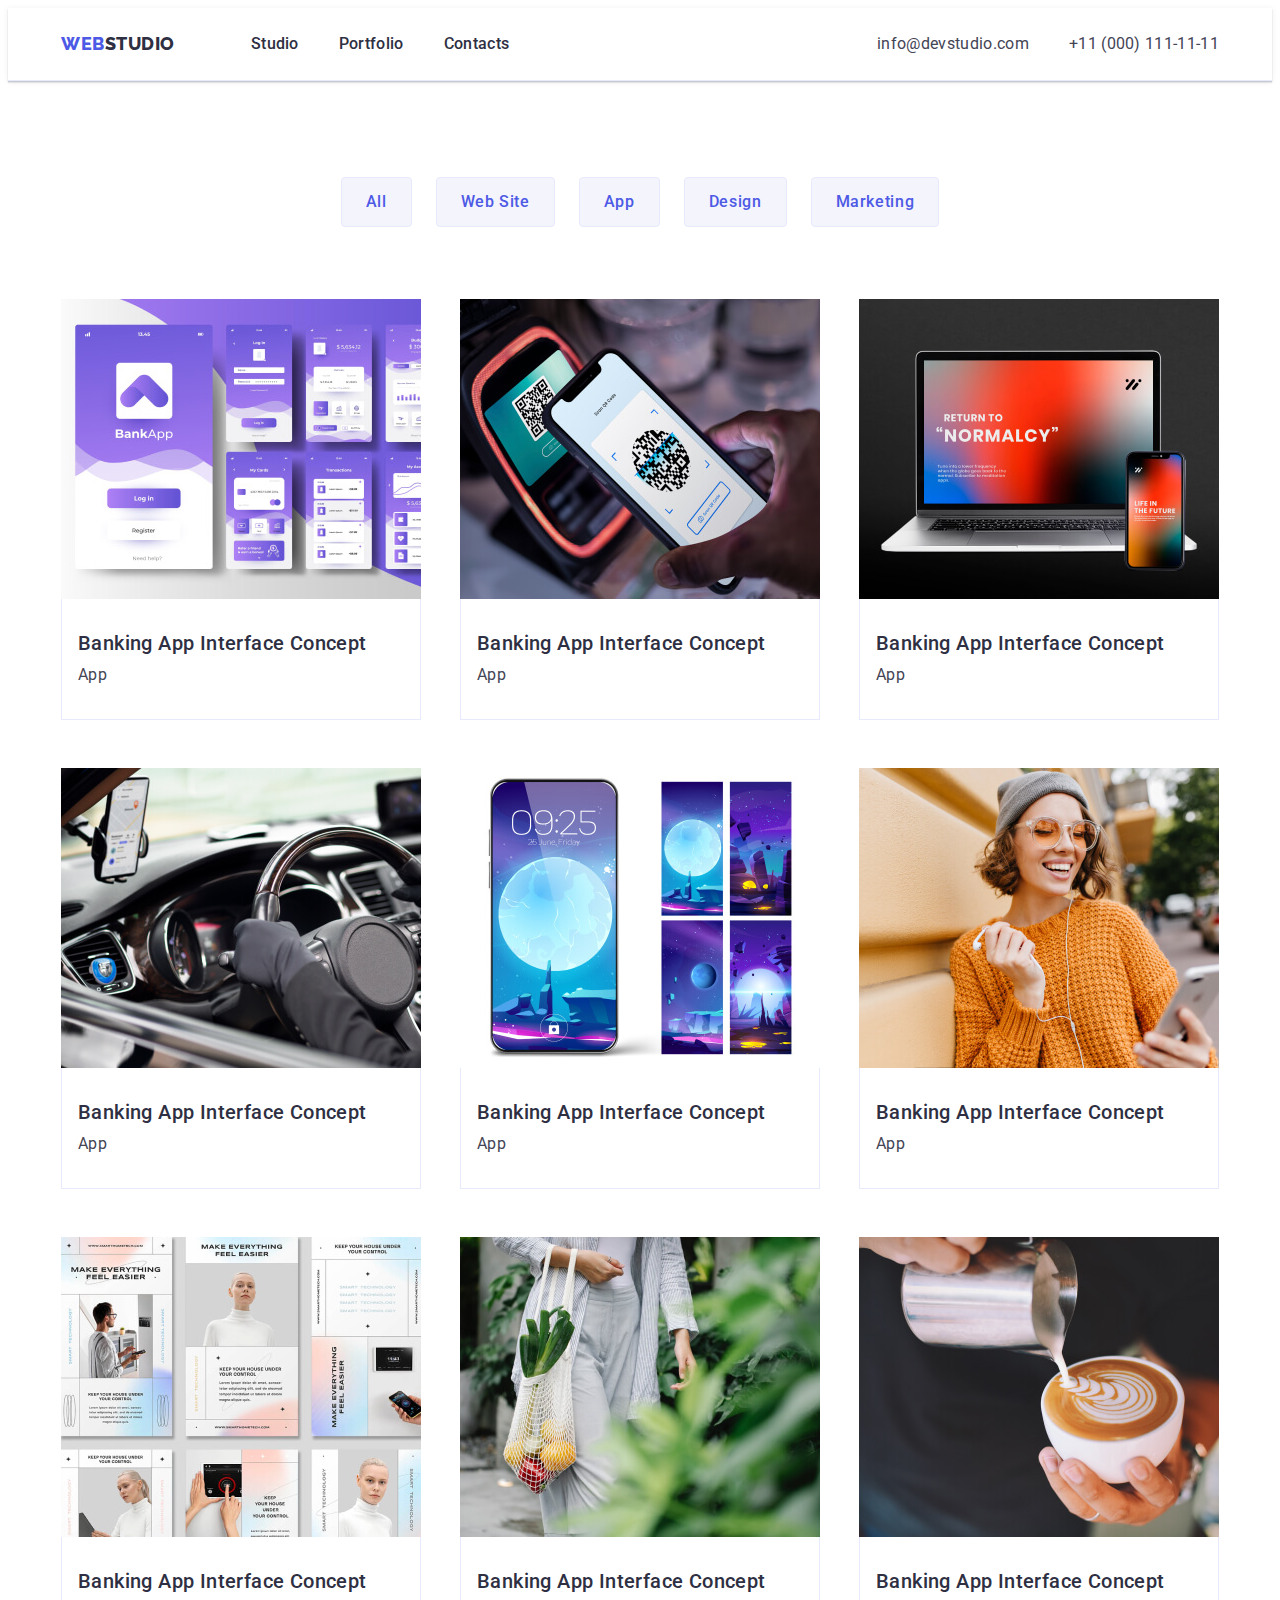
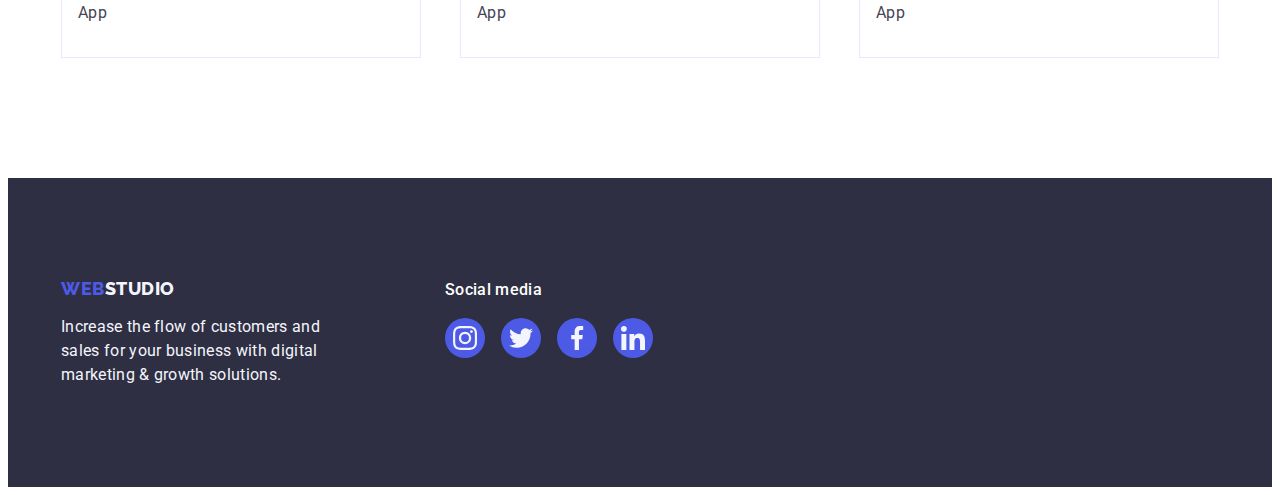
==== portfolio.html @ 7266f505 "Initial commit" ====
<!DOCTYPE html>
<html lang="en">

<head>
    <meta charset="UTF-8">
    <meta http-equiv="X-UA-Compatible" content="IE=edge">
    <meta name="viewport" content="width=device-width, initial-scale=1.0">
    <title>Portfolio</title>

    <link rel="preconnect" href="https://fonts.googleapis.com">
    <link rel="preconnect" href="https://fonts.gstatic.com" crossorigin>
    <link
        href="https://fonts.googleapis.com/css2?family=Raleway:wght@800&amp;family=Roboto:wght@400;500;700;900&amp;display=swap"
        rel="stylesheet">

    <link rel="stylesheet" href="https://cdnjs.cloudflare.com/ajax/libs/modern-normalize/2.0.0/modern-normalize.min.css"
        integrity="sha512-4xo8blKMVCiXpTaLzQSLSw3KFOVPWhm/TRtuPVc4WG6kUgjH6J03IBuG7JZPkcWMxJ5huwaBpOpnwYElP/m6wg=="
        crossorigin="anonymous" referrerpolicy="no-referrer" />

    <link rel="stylesheet" href="./css/style.css">
</head>

<body>
    <!------------------header-------------------------------->
    <header class="header">
        <div class="container header-cont">
            <nav class="header-nav">
                <a href="./index.html" class="header-logo link">Web<span class="logo-span">Studio</span></a>

                <ul class="header-list list">
                    <li class="header-item">
                        <a href="./index.html" class="header-link link">Studio</a>
                    </li>

                    <li class="header-item">
                        <a href="./portfolio.html" class="header-link link">Portfolio</a>
                    </li>

                    <li class="header-item">
                        <a href="" class="header-link link">Contacts</a>
                    </li>
                </ul>

            </nav>

            <address class="header-address">
                <ul class="header-list-address list">
                    <li>
                        <a href="mailto:info@devstudio.com" class="header-address-item link">info@devstudio.com</a>
                    </li>
                    <li>
                        <a href="tel:+110001111111" class="header-address-item link">+11 (000) 111-11-11</a>
                    </li>
                </ul>
            </address>
        </div>
    </header>

    <main>
        <!-------------filter our works----------------------->

        <section class="filter">

            <div class="container">
                <h1 class="visually-hidden">Our works</h1>

                <ul class="filter-list list">
                    <li class="filter-item">
                        <button type="button" class="filter-btn">All</button>
                    </li>
                    <li class="filter-item">
                        <button type="button" class="filter-btn">Web Site</button>
                    </li>
                    <li class="filter-item">
                        <button type="button" class="filter-btn">App</button>
                    </li>
                    <li class="filter-item">
                        <button type="button" class="filter-btn">Design</button>
                    </li>
                    <li class="filter-item">
                        <button type="button" class="filter-btn">Marketing</button>
                    </li>
                </ul>

                <!-- examples of our work -->

                <ul class="examples-list list">

                    <li class="examples-item">
                        <a href="" class="examples-link link">
                            <img class="examples-img" src="./images/our_work/bankingInterface.jpg"
                                alt="banking interface image" width="360" height="300">
                            <div class="examples-info">
                                <h2 class="examples-title">Banking App Interface Concept</h2>
                                <p class="examples-text">App</p>
                            </div>
                        </a>

                    </li>

                    <li class="examples-item">
                        <a href="" class="examples-link link">
                            <img class="examples-img" src="./images/our_work/cashlessPayment.jpg"
                                alt="picture of cashless payment by phone" width="360" height="300">
                            <div class="examples-info">
                                <h2 class="examples-title">Banking App Interface Concept</h2>
                                <p class="examples-text">App</p>
                            </div>
                        </a>
                    </li>

                    <li class="examples-item">
                        <a href="" class="examples-link link">
                            <img class="examples-img" src="./images/our_work/meditationApp.jpg"
                                alt="image on phone and laptop screens for meditation" width="360" height="300">
                            <div class="examples-info">
                                <h2 class="examples-title">Banking App Interface Concept</h2>
                                <p class="examples-text">App</p>
                            </div>
                        </a>
                    </li>

                    <li class="examples-item">
                        <a href="" class="examples-link link">
                            <img class="examples-img" src="./images/our_work/taxiService.jpg"
                                alt="the driver uses the application on the phone" width="360" height="300">
                            <div class="examples-info">
                                <h2 class="examples-title">Banking App Interface Concept</h2>
                                <p class="examples-text">App</p>
                            </div>
                        </a>
                    </li>

                    <li class="examples-item">
                        <a href="" class="examples-link link">
                            <img class="examples-img" src="./images/our_work/screenIllustrations.jpg"
                                alt="phone illustration design" width="360" height="300">
                            <div class="examples-info">
                                <h2 class="examples-title">Banking App Interface Concept</h2>
                                <p class="examples-text">App</p>
                            </div>
                        </a>
                    </li>

                    <li class="examples-item">
                        <a href="" class="examples-link link">
                            <img class="examples-img" src="./images/our_work/onlineCourses.jpg"
                                alt="girl use online courses in phone" width="360" height="300">
                            <div class="examples-info">
                                <h2 class="examples-title">Banking App Interface Concept</h2>
                                <p class="examples-text">App</p>
                            </div>
                        </a>
                    </li>

                    <li class="examples-item">
                        <a href="" class="examples-link link">
                            <img class="examples-img" src="./images/our_work/instagramStoriesConcept.jpg"
                                alt="Instagram Stories design" width="360" height="300">
                            <div class="examples-info">
                                <h2 class="examples-title">Banking App Interface Concept</h2>
                                <p class="examples-text">App</p>
                            </div>
                        </a>
                    </li>

                    <li class="examples-item">
                        <a href="" class="examples-link link">
                            <img class="examples-img" src="./images/our_work/organicFood.jpg"
                                alt="vegetables in a basket" width="360" height="300">
                            <div class="examples-info">
                                <h2 class="examples-title">Banking App Interface Concept</h2>
                                <p class="examples-text">App</p>
                            </div>
                        </a>
                    </li>

                    <li class="examples-item">
                        <a href="" class="examples-link link">
                            <img class="examples-img" src="./images/our_work/freshCoffee.jpg" alt="a cup of coffee"
                                width="360" height="300">
                            <div class="examples-info">
                                <h2 class="examples-title">Banking App Interface Concept</h2>
                                <p class="examples-text">App</p>
                            </div>
                        </a>
                    </li>

                </ul>
            </div>
        </section>
    </main>

    <!-- footer-->
    <footer class="footer">
        <div class="container footer-cont">
            <div class="footer-logo-p">
                <a href="./index.html" class="footer-logo link">Web<span class="footer-logo-span">Studio</span></a>
                <p class="footer-text">
                    Increase the flow of customers and sales for your business with digital marketing & growth solutions.
                </p>
            </div>
    
            <div class="footer-social">
    
                <p class="footer-social-title">
                    Social media
                </p>
    
                <ul class="footer-soc-list list">
                    <li class="footer-soc-item">
                        <a href="" class="footer-soc-link link" target="_blank" rel="noopener noreferrer">
    
                            <svg class="footer-soc-icon" width="24" height="24">
                                <use href="./images/icons.svg#icon-instagram-2"></use>
                            </svg>
    
                        </a>
                    </li>
                    <li class="footer-soc-item">
                        <a href="" class="footer-soc-link link" target="_blank" rel="noopener noreferrer">
    
                            <svg class="footer-soc-icon" width="24" height="24">
                                <use href="./images/icons.svg#icon-twitter-1"></use>
                            </svg>
    
                        </a>
                    </li>
                    <li class="footer-soc-item">
                        <a href="" class="footer-soc-link link" target="_blank" rel="noopener noreferrer">
    
                            <svg class="footer-soc-icon" width="24" height="24">
                                <use href="./images/icons.svg#icon-facebook-1"></use>
                            </svg>
    
                        </a>
                    </li>
                    <li class="footer-soc-item">
                        <a href="" class="footer-soc-link link" target="_blank" rel="noopener noreferrer">
    
                            <svg class="footer-soc-icon" width="24" height="24">
                                <use href="./images/icons.svg#icon-linkedin-1"></use>
                            </svg>
    
                        </a>
                    </li>
                </ul>
            </div>
        </div>
    </footer>

</body>
---- css/style.css ----
:root {
    --main-color: #2E2F42;
    --secondary-color: #4D5AE5;
    --address-color: #434455;
    --hero-color: #FFFFFF;
    --footer-color: #F4F4FD;
    --icons-color: #8e8f99;
    --ocean-color: #404bbf;

}

body {
    font-family: 'Roboto', sans-serif;
    font-weight: 400;
    color: #434455;
    background-color: var(--hero-color);
}

/* reset */
p,
h1,
h2,
h3,
h4,
h5,
h6 {
    margin: 0;
    padding: 0;
}

ul,
ol {
    margin: 0;
    padding: 0;
}

img {
    display: block;
}

/* no list marker */
.list {
    list-style: none;
}

/* no underline */
.link {
    text-decoration: none;
}

/* container */

.container {
    width: 1158px;
    padding: 0 15px;
    margin: 0 auto;
    /* outline: 2px solid red; */
}

.visually-hidden {
    position: absolute;
    width: 1px;
    height: 1px;
    margin: -1px;
    border: 0;
    overflow: hidden;
    white-space: nowrap;
    padding: 0;
    clip-path: inset(100%);
    clip: rect(0 0 0 0);
    overflow: hidden;
}

/* -----------------------header--------------------*/

.header-logo {
    font-family: 'Raleway', sans-serif;
    font-weight: 800;
    font-size: 18px;
    line-height: 1.17;
    letter-spacing: 0.03em;
    color: var(--secondary-color);
    text-transform: uppercase;
}

.header {
    border-bottom: 1px solid #e7e9fc;
    box-shadow: 0px 2px 1px rgba(46, 47, 66, 0.08), 0px 1px 1px rgba(46, 47, 66, 0.16), 0px 1px 6px rgba(46, 47, 66, 0.08);
}

.header .container {
    display: flex;
    align-items: center;
}

.header-nav {
    display: flex;
    align-items: center;
}

.header-logo {
    margin-right: 76px;
    align-items: center;
}

.header-list {
    display: flex;
    align-items: center;
    gap: 40px;
}

.header-link {
    padding: 24px 0;
    display: block;
}

.header-address {
    margin-left: auto;
}

.header-list-address {
    display: flex;
    align-items: center;
    gap: 40px;
}

.logo-span {
    color: var(--main-color);
}

.header-logo:hover,
.header-logo:focus {
    color: var(--ocean-color);
}

.header-link {
    font-style: normal;
    font-weight: 500;
    font-size: 16px;
    line-height: 1.5;
    letter-spacing: 0.02em;
    color: var(--main-color);
}

.header-link:hover,
.header-link:focus {
    color: var(--ocean-color);
}

.header-address {
    font-style: normal;
}

.header-address-item {
    font-size: 16px;
    line-height: 1.5;
    letter-spacing: 0.02em;
    color: var(--address-color);
}

.header-address-item:hover,
.header-address-item:focus {
    color: var(--ocean-color);
}

/*------------------------hero---------------------*/

.hero {
    background-image: linear-gradient(rgba(46, 47, 66, 0.7), rgba(46, 47, 66, 0.7)), 
                    url(../images/backgorund/backgorund.jpg);
    max-width: 1440px;
    margin: 0 auto;
    background-repeat: no-repeat;
    background-position: center;
    background-size: cover;

    padding: 188px 0;
}

.hero-title {
    max-width: 496px;
    text-align: center;
    font-size: 56px;
    line-height: 1.07;
    letter-spacing: 0.02em;
    color: var(--hero-color);
    margin: 0 auto;
    margin-bottom: 48px;

}

.hero-btn {
    min-width: 169px;
    height: 56px;

    display: block;
    margin: 0 auto;
    border: none;

    font-family: 'Roboto', sans-serif;
    font-weight: 500;
    font-size: 16px;
    line-height: 1.5;
    letter-spacing: 0.04em;
    color: var(--hero-color);
    background-color: var(--secondary-color);
    cursor: pointer;

    box-shadow: 0px 4px 4px rgba(0, 0, 0, 0.15);
    border-radius: 4px;
}

.hero-btn:hover,
.hero-btn:focus {
    background-color: var(--ocean-color);
}

/*----------------business solution-----------------*/

.about {
    padding: 120px 0;
}

.about-cont {
    display: flex;
}

.about-list {
    display: flex;
    justify-content: space-between;
    gap: 24px;
}

.about-item {
    width: calc((100% - 24px) / 4);
}

.about-icons-cont {
    display: flex;
    align-items: center;
    justify-content: center;
    height: 112px;
    background-color: var(--footer-color);
    margin-bottom: 8px;
    border-radius: 4px;
}

.about-icons {
    width: 64px;
    height: 64px;
    
}

.about-link {
}

.about-heading {
    font-weight: 500;
    font-size: 20px;
    line-height: 1.2;
    letter-spacing: 0.02em;
    color: var(--main-color);
    margin-bottom: 8px;
}

.about-desc {
    font-size: 16px;
    line-height: 1.5;
    letter-spacing: 0.02em;
    color: var(--address-color);
}

/*--------------------our work---------------------*/

.product-title {
    font-weight: 700;
    font-size: 36px;
    line-height: 1.11;
    text-align: center;
    letter-spacing: 0.02em;
    text-transform: capitalize;
    color: var(--main-color);
    margin-bottom: 72px;
}

.product {
    padding-bottom: 120px;
}

.product-list {
    display: flex;
    justify-content: space-between;
    gap: 24px;
}


/*--------------------our team---------------------*/

.team {
    background-color: var(--footer-color);
    padding: 120px 0;
}

.team-title {
    font-weight: 700;
    font-size: 36px;
    line-height: 1.11;
    text-align: center;
    letter-spacing: 0.02em;
    text-transform: capitalize;
    color: var(--main-color);
    margin-bottom: 72px;
}

.team-list {
    display: flex;
    justify-content: space-between;
    gap: 24px;
}

.team-item {
    background-color: #FFFFFF;
    box-shadow: 0px 1px 6px rgba(46, 47, 66, 0.08), 0px 1px 1px rgba(46, 47, 66, 0.16), 0px 2px 1px rgba(46, 47, 66, 0.08);
    border-radius: 0px 0px 4px 4px;
}

.team-name {
    font-weight: 500;
    font-size: 20px;
    line-height: 1.2;
    text-align: center;
    letter-spacing: 0.02em;
    color: var(--main-color);
    text-align: center;
    margin-bottom: 8px;
}

.persons-info {
    padding: 32px 16px;
}

.team-desk {
    font-size: 16px;
    line-height: 1.5;
    text-align: center;
    letter-spacing: 0.02em;
    color: var(--address-color);
    margin-bottom: 8px;
}

.team-soc-list {
    display: flex;
    justify-content: center;
    gap:24px;
}

.team-soc-item {
    width: 40px;
    height: 40px;

}

.team-soc-item {
    border-color: var(--ocean-color);
}

.team-soc-item:hover .team-soc-item {
    fill: var(--ocean-color);
}

.team-soc-item:focus {
    border-color: var(--ocean-color);
}

.team-soc-item:focus .team-soc-item {
    fill: var(--ocean-color);
}

.team-soc-link {
    width: 100%;
    height: 100%;
    background-color: var(--secondary-color);
    border-radius: 50%;
    display: block;
    display: flex;
    align-items: center;
    justify-content: center;
    
}

.team-soc-link:hover,
.team-soc-link:focus {
    background-color: var(--ocean-color);
}

.team-soc-icon {
    fill: var(--footer-color);
    width: 16px;
    height: 16px;
}

/*--------------------customers------------------- */

.customers {
    padding-top: 120px;
    padding-bottom: 120px;
}
.customers-cont {}

.customers-title {
    font-weight: 700;
    font-size: 36px;
    line-height: 1.11;
    letter-spacing: 0.02em;
    text-transform: capitalize;
    color: var(--main-color);
    text-align: center;
    margin-bottom: 72px;
}

.customers-list {
    display: flex;
    gap: 24px;
}

.customers-item {
    width: 168px;
    height: 88px;
}

.customers-link {
    width: 100%;
    height: 100%;
    border: 1px solid #8E8F99;
    border-radius: 4px;
    display: flex;
    align-items: center;
    justify-content: center;
    color: var(--icons-color);
}

.customers-link:hover,
.customers-link:focus {
    border-color: var(--ocean-color);
    color: var(--ocean-color) ;
}

.customers-icons {
    fill: currentColor;
}


/*---------------------footer-----------------------*/

.footer-cont {
    display: flex;
    align-items: baseline;
}

.footer {
    background-color: var(--main-color);
    padding: 100px 0 100px;
}

.footer-logo {
    font-family: 'Raleway', sans-serif;
    font-style: normal;
    font-weight: 800;
    font-size: 18px;
    line-height: 1.17;
    display: flex;
    align-items: center;
    letter-spacing: 0.03em;
    text-transform: uppercase;
    color: #4d5ae5;
    display: inline-block;

    margin-bottom: 16px;
}

.footer-logo-p {
    margin-right: 120px;
}

.footer-logo-span {
    color: var(--footer-color);
}

.footer-text {
    font-size: 16px;
    line-height: 1.5;
    letter-spacing: 0.02em;
    color: var(--footer-color);
    max-width: 264px;
}

.footer-social-title {
    font-weight: 500;
    font-size: 16px;
    line-height: 1.5;
    letter-spacing: 0.02em;
    color: var(--hero-color);
    margin-bottom: 16px;
}

.footer-soc-list {
    display: flex;
    gap: 16px;
}

.footer-soc-item {
    width: 40px;
    height: 40px;
}

.footer-soc-link {
    width: 100%;
    height: 100%;
    background-color: var(--secondary-color);
    border-radius: 50%;
    display: flex;
    align-items: center;
    justify-content: center;

}

.footer-soc-link:hover,
.footer-soc-link:focus {
    background-color: #31d0aa;
}


.footer-soc-icon {
    fill: var(--footer-color);
}

/*-----------portfolio filter our works------------*/

.filter {
    padding: 96px 0 120px;
}

.filter-list {
    display: flex;
    justify-content: center;
    gap: 24px;
    margin-bottom: 72px;
}

.filter-btn {
    font-family: inherit;
    font-weight: 500;
    font-size: 16px;
    line-height: 1.5;
    display: flex;
    align-items: center;
    text-align: center;
    letter-spacing: 0.04em;
    color: var(--secondary-color);
    cursor: pointer;
    background-color: var(--footer-color);
    border: 1px solid #E7E9FC;
    border-radius: 4px;
    padding: 12px 24px;
}

.filter-btn:hover,
.filter-btn:focus {
    background: var(--ocean-color);
    color: var(--hero-color);
    border: 1px solid transparent;
    box-shadow: 0px 3px 1px rgba(0, 0, 0, 0.1), 0px 2px 1px rgba(0, 0, 0, 0.08), 0px 2px 2px rgba(0, 0, 0, 0.12);
}

.examples-title {
    font-weight: 500;
    font-size: 20px;
    line-height: 1.2;
    letter-spacing: 0.02em;
    color: var(--main-color);
    margin-bottom: 8px;
}

.examples-list {
    display: flex;
    flex-wrap: wrap;
    row-gap: 48px;
    column-gap: 24px;
    justify-content: space-between;
}

.examples-link {
    display: block;
}

.examples-link:hover,
.examples-link:focus {
    box-shadow: 0px 1px 6px rgba(46, 47, 66, 0.08), 0px 1px 1px rgba(46, 47, 66, 0.16), 0px 2px 1px rgba(46, 47, 66, 0.08);
    box-shadow: 0px 1px 6px rgba(46, 47, 66, 0.08), 0px 1px 1px rgba(46, 47, 66, 0.16), 0px 2px 1px rgba(46, 47, 66, 0.08);
}


.examples-info {
    padding: 32px 16px;
    border: 1px solid #e7e9fc;
    border-top: none;
}

.examples-text {
    font-size: 16px;
    line-height: 1.5;
    letter-spacing: 0.02em;
    color: var(--address-color);
}
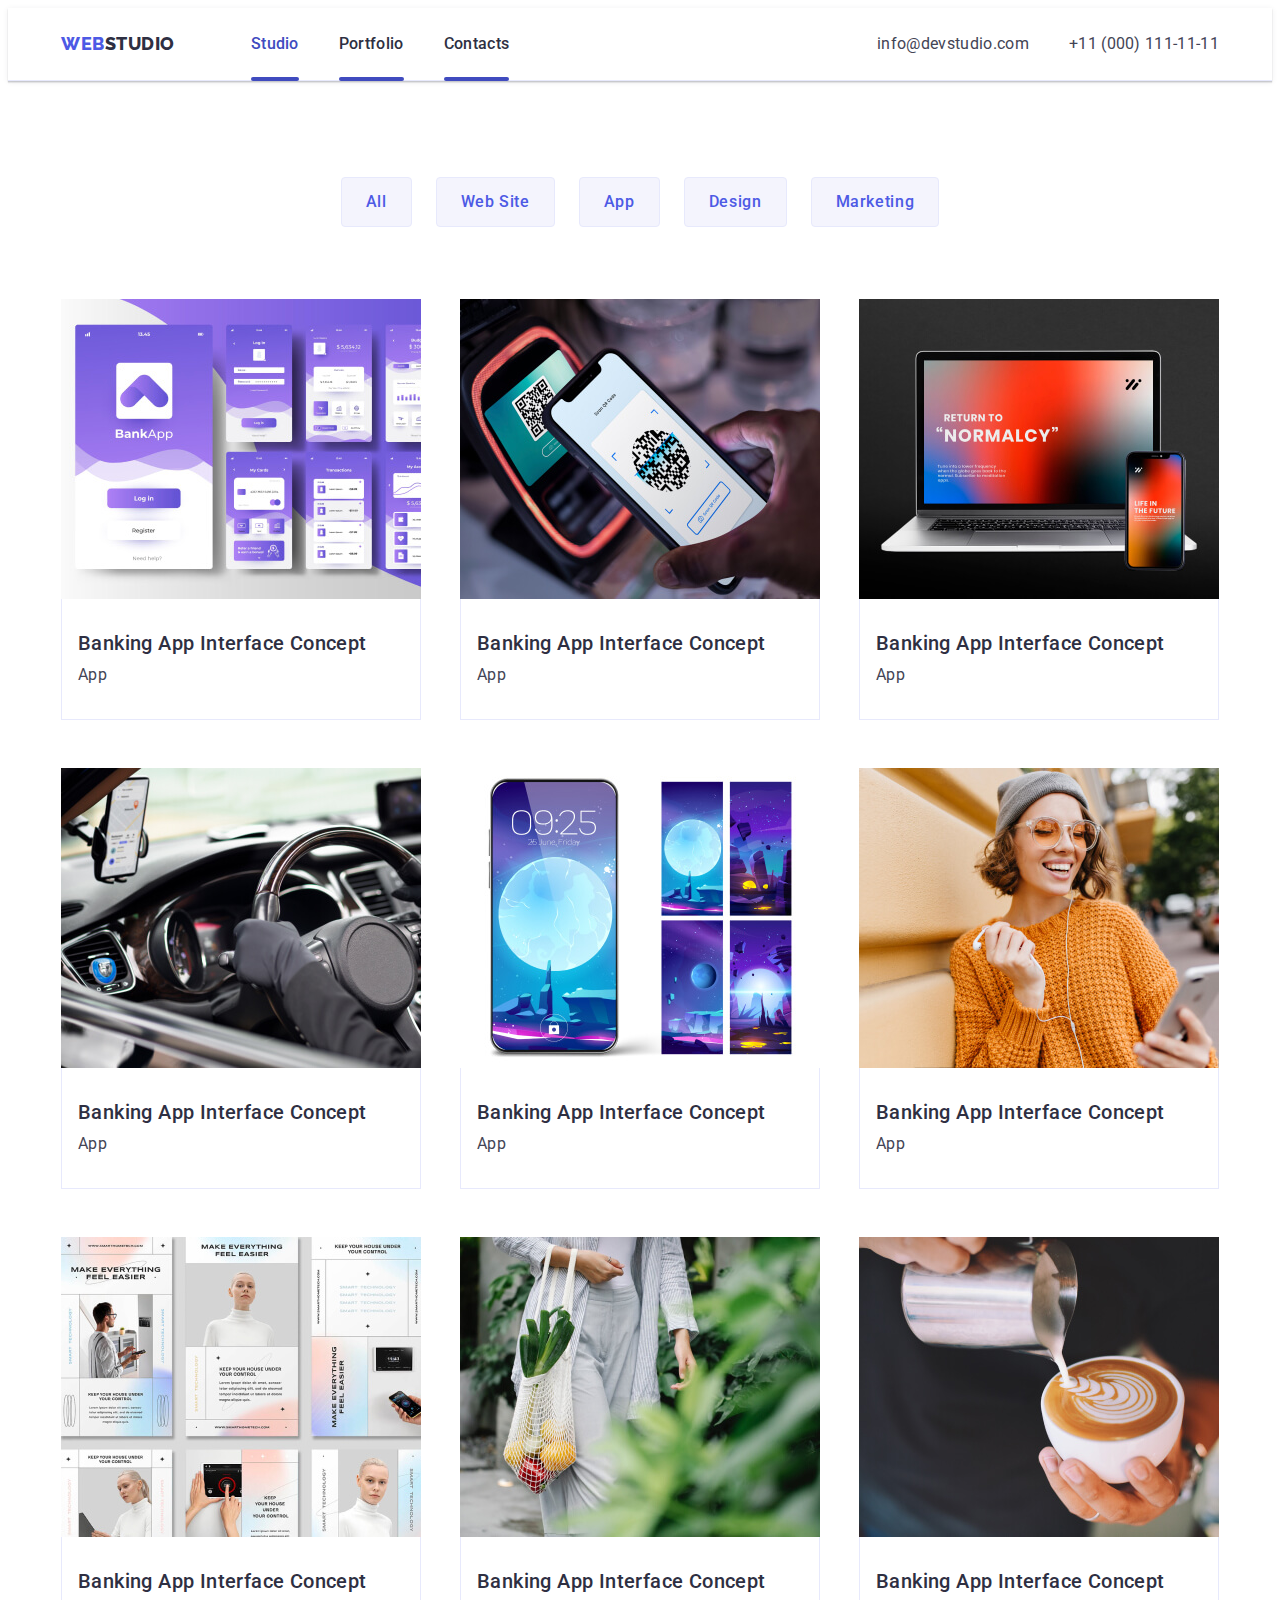
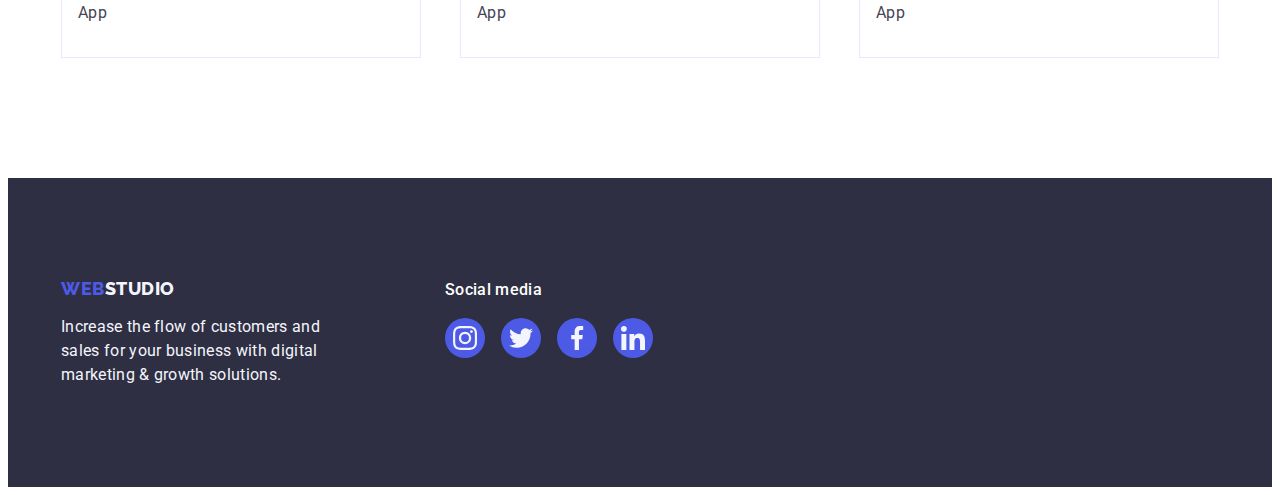
==== commit 9458decb: "header" ====
--- a/portfolio.html
+++ b/portfolio.html
@@ -15,13 +15,13 @@
 
     <link rel="stylesheet" href="https://cdnjs.cloudflare.com/ajax/libs/modern-normalize/2.0.0/modern-normalize.min.css"
         integrity="sha512-4xo8blKMVCiXpTaLzQSLSw3KFOVPWhm/TRtuPVc4WG6kUgjH6J03IBuG7JZPkcWMxJ5huwaBpOpnwYElP/m6wg=="
-        crossorigin="anonymous" referrerpolicy="no-referrer" />
+        crossorigin="anonymous" referrerpolicy="no-referrer">
 
     <link rel="stylesheet" href="./css/style.css">
 </head>
 
 <body>
-    <!------------------header-------------------------------->
+    <!-- header -->
     <header class="header">
         <div class="container header-cont">
             <nav class="header-nav">
@@ -29,7 +29,7 @@
 
                 <ul class="header-list list">
                     <li class="header-item">
-                        <a href="./index.html" class="header-link link">Studio</a>
+                        <a href="./index.html" class="header-link current-link link">Studio</a>
                     </li>
 
                     <li class="header-item">
@@ -57,7 +57,7 @@
     </header>
 
     <main>
-        <!-------------filter our works----------------------->
+        <!-- filter our works -->
 
         <section class="filter">
 
@@ -88,97 +88,156 @@
 
                     <li class="examples-item">
                         <a href="" class="examples-link link">
-                            <img class="examples-img" src="./images/our_work/bankingInterface.jpg"
-                                alt="banking interface image" width="360" height="300">
-                            <div class="examples-info">
-                                <h2 class="examples-title">Banking App Interface Concept</h2>
-                                <p class="examples-text">App</p>
-                            </div>
-                        </a>
-
-                    </li>
-
-                    <li class="examples-item">
-                        <a href="" class="examples-link link">
-                            <img class="examples-img" src="./images/our_work/cashlessPayment.jpg"
-                                alt="picture of cashless payment by phone" width="360" height="300">
-                            <div class="examples-info">
-                                <h2 class="examples-title">Banking App Interface Concept</h2>
-                                <p class="examples-text">App</p>
-                            </div>
-                        </a>
-                    </li>
-
-                    <li class="examples-item">
-                        <a href="" class="examples-link link">
-                            <img class="examples-img" src="./images/our_work/meditationApp.jpg"
-                                alt="image on phone and laptop screens for meditation" width="360" height="300">
-                            <div class="examples-info">
-                                <h2 class="examples-title">Banking App Interface Concept</h2>
-                                <p class="examples-text">App</p>
-                            </div>
-                        </a>
-                    </li>
-
-                    <li class="examples-item">
-                        <a href="" class="examples-link link">
-                            <img class="examples-img" src="./images/our_work/taxiService.jpg"
-                                alt="the driver uses the application on the phone" width="360" height="300">
-                            <div class="examples-info">
-                                <h2 class="examples-title">Banking App Interface Concept</h2>
-                                <p class="examples-text">App</p>
-                            </div>
-                        </a>
-                    </li>
-
-                    <li class="examples-item">
-                        <a href="" class="examples-link link">
-                            <img class="examples-img" src="./images/our_work/screenIllustrations.jpg"
-                                alt="phone illustration design" width="360" height="300">
-                            <div class="examples-info">
-                                <h2 class="examples-title">Banking App Interface Concept</h2>
-                                <p class="examples-text">App</p>
-                            </div>
-                        </a>
-                    </li>
-
-                    <li class="examples-item">
-                        <a href="" class="examples-link link">
-                            <img class="examples-img" src="./images/our_work/onlineCourses.jpg"
-                                alt="girl use online courses in phone" width="360" height="300">
-                            <div class="examples-info">
-                                <h2 class="examples-title">Banking App Interface Concept</h2>
-                                <p class="examples-text">App</p>
-                            </div>
-                        </a>
-                    </li>
-
-                    <li class="examples-item">
-                        <a href="" class="examples-link link">
-                            <img class="examples-img" src="./images/our_work/instagramStoriesConcept.jpg"
-                                alt="Instagram Stories design" width="360" height="300">
-                            <div class="examples-info">
-                                <h2 class="examples-title">Banking App Interface Concept</h2>
-                                <p class="examples-text">App</p>
-                            </div>
-                        </a>
-                    </li>
-
-                    <li class="examples-item">
-                        <a href="" class="examples-link link">
-                            <img class="examples-img" src="./images/our_work/organicFood.jpg"
-                                alt="vegetables in a basket" width="360" height="300">
-                            <div class="examples-info">
-                                <h2 class="examples-title">Banking App Interface Concept</h2>
-                                <p class="examples-text">App</p>
-                            </div>
-                        </a>
-                    </li>
-
-                    <li class="examples-item">
-                        <a href="" class="examples-link link">
-                            <img class="examples-img" src="./images/our_work/freshCoffee.jpg" alt="a cup of coffee"
-                                width="360" height="300">
+                            <div class="examples-cover-img">
+                                <img class="examples-img" src="./images/our_work/bankingInterface.jpg"
+                                    alt="banking interface image" width="360" height="300">
+
+                                <P class="examples-cover-text">14 Stylish and User-Friendly App Design Concepts · Task Manager App · Calorie Tracker App · Exotic Fruit Ecommerce App ·
+                                Cloud Storage App</P>
+                            </div>
+
+                            <div class="examples-info">
+                                <h2 class="examples-title">Banking App Interface Concept</h2>
+                                <p class="examples-text">App</p>
+                            </div>
+                        </a>
+                    </li>
+
+                    <li class="examples-item">
+                        <a href="" class="examples-link link">
+
+                            <div class="examples-cover-img">
+
+                                <img class="examples-img" src="./images/our_work/cashlessPayment.jpg"
+                                    alt="picture of cashless payment by phone" width="360" height="300">
+
+                                <P class="examples-cover-text">14 Stylish and User-Friendly App Design Concepts · Task Manager App · Calorie Tracker App · Exotic Fruit Ecommerce App ·
+                                Cloud Storage App</P>
+
+                            </div>
+
+                            <div class="examples-info">
+                                <h2 class="examples-title">Banking App Interface Concept</h2>
+                                <p class="examples-text">App</p>
+                            </div>
+                        </a>
+                    </li>
+
+                    <li class="examples-item">
+                        <a href="" class="examples-link link">
+
+                            <div class="examples-cover-img">
+                                <img class="examples-img" src="./images/our_work/meditationApp.jpg"
+                                    alt="image on phone and laptop screens for meditation" width="360" height="300">
+                                <P class="examples-cover-text">14 Stylish and User-Friendly App Design Concepts · Task Manager App · Calorie Tracker App · Exotic Fruit Ecommerce App ·
+                                Cloud Storage App</P>
+
+                            </div>
+                            <div class="examples-info">
+                                <h2 class="examples-title">Banking App Interface Concept</h2>
+                                <p class="examples-text">App</p>
+                            </div>
+                        </a>
+                    </li>
+
+                    <li class="examples-item">
+                        <a href="" class="examples-link link">
+
+                            <div class="examples-cover-img">
+
+                                <img class="examples-img" src="./images/our_work/taxiService.jpg"
+                                    alt="the driver uses the application on the phone" width="360" height="300">
+
+                                <P class="examples-cover-text">14 Stylish and User-Friendly App Design Concepts · Task Manager App · Calorie Tracker App · Exotic Fruit Ecommerce App ·
+                                Cloud Storage App</P>
+
+                            </div>
+
+                            <div class="examples-info">
+                                <h2 class="examples-title">Banking App Interface Concept</h2>
+                                <p class="examples-text">App</p>
+                            </div>
+                        </a>
+                    </li>
+
+                    <li class="examples-item">
+                        <a href="" class="examples-link link">
+
+                            <div class="examples-cover-img">
+
+                                <img class="examples-img" src="./images/our_work/screenIllustrations.jpg"
+                                    alt="phone illustration design" width="360" height="300">
+
+                                <P class="examples-cover-text">14 Stylish and User-Friendly App Design Concepts · Task Manager App · Calorie Tracker App · Exotic Fruit Ecommerce App ·
+                                Cloud Storage App</P>
+
+                            </div>
+
+                            <div class="examples-info">
+                                <h2 class="examples-title">Banking App Interface Concept</h2>
+                                <p class="examples-text">App</p>
+                            </div>
+                        </a>
+                    </li>
+
+                    <li class="examples-item">
+                        <a href="" class="examples-link link">
+
+                            <div class="examples-cover-img">
+
+                                <img class="examples-img" src="./images/our_work/onlineCourses.jpg"
+                                    alt="girl use online courses in phone" width="360" height="300">
+
+                                <P class="examples-cover-text">14 Stylish and User-Friendly App Design Concepts · Task Manager App · Calorie Tracker App · Exotic Fruit Ecommerce App ·
+                                Cloud Storage App</P>
+
+                            </div>
+
+                            <div class="examples-info">
+                                <h2 class="examples-title">Banking App Interface Concept</h2>
+                                <p class="examples-text">App</p>
+                            </div>
+                        </a>
+                    </li>
+
+                    <li class="examples-item">
+                        <a href="" class="examples-link link">
+                            <div class="examples-cover-img">
+                                <img class="examples-img" src="./images/our_work/instagramStoriesConcept.jpg"
+                                    alt="Instagram Stories design" width="360" height="300">
+                                <P class="examples-cover-text">14 Stylish and User-Friendly App Design Concepts · Task Manager App · Calorie Tracker App · Exotic Fruit Ecommerce App ·
+                                Cloud Storage App</P>
+                            </div>
+                            <div class="examples-info">
+                                <h2 class="examples-title">Banking App Interface Concept</h2>
+                                <p class="examples-text">App</p>
+                            </div>
+                        </a>
+                    </li>
+
+                    <li class="examples-item">
+                        <a href="" class="examples-link link">
+                            <div class="examples-cover-img">
+                                <img class="examples-img" src="./images/our_work/organicFood.jpg"
+                                    alt="vegetables in a basket" width="360" height="300">
+                                <P class="examples-cover-text">14 Stylish and User-Friendly App Design Concepts · Task Manager App · Calorie Tracker App · Exotic Fruit Ecommerce App ·
+                                Cloud Storage App</P>
+                            </div>
+                            <div class="examples-info">
+                                <h2 class="examples-title">Banking App Interface Concept</h2>
+                                <p class="examples-text">App</p>
+                            </div>
+                        </a>
+                    </li>
+
+                    <li class="examples-item">
+                        <a href="" class="examples-link link">
+                            <div class="examples-cover-img">
+                                <img class="examples-img" src="./images/our_work/freshCoffee.jpg" alt="a cup of coffee"
+                                    width="360" height="300">
+                                <P class="examples-cover-text">14 Stylish and User-Friendly App Design Concepts · Task Manager App · Calorie Tracker App · Exotic Fruit Ecommerce App ·
+                                Cloud Storage App</P>
+                            </div>
                             <div class="examples-info">
                                 <h2 class="examples-title">Banking App Interface Concept</h2>
                                 <p class="examples-text">App</p>
@@ -197,51 +256,52 @@
             <div class="footer-logo-p">
                 <a href="./index.html" class="footer-logo link">Web<span class="footer-logo-span">Studio</span></a>
                 <p class="footer-text">
-                    Increase the flow of customers and sales for your business with digital marketing & growth solutions.
+                    Increase the flow of customers and sales for your business with digital marketing & growth
+                    solutions.
                 </p>
             </div>
-    
+
             <div class="footer-social">
-    
+
                 <p class="footer-social-title">
                     Social media
                 </p>
-    
+
                 <ul class="footer-soc-list list">
                     <li class="footer-soc-item">
                         <a href="" class="footer-soc-link link" target="_blank" rel="noopener noreferrer">
-    
+
                             <svg class="footer-soc-icon" width="24" height="24">
                                 <use href="./images/icons.svg#icon-instagram-2"></use>
                             </svg>
-    
+
                         </a>
                     </li>
                     <li class="footer-soc-item">
                         <a href="" class="footer-soc-link link" target="_blank" rel="noopener noreferrer">
-    
+
                             <svg class="footer-soc-icon" width="24" height="24">
                                 <use href="./images/icons.svg#icon-twitter-1"></use>
                             </svg>
-    
+
                         </a>
                     </li>
                     <li class="footer-soc-item">
                         <a href="" class="footer-soc-link link" target="_blank" rel="noopener noreferrer">
-    
+
                             <svg class="footer-soc-icon" width="24" height="24">
                                 <use href="./images/icons.svg#icon-facebook-1"></use>
                             </svg>
-    
+
                         </a>
                     </li>
                     <li class="footer-soc-item">
                         <a href="" class="footer-soc-link link" target="_blank" rel="noopener noreferrer">
-    
+
                             <svg class="footer-soc-icon" width="24" height="24">
                                 <use href="./images/icons.svg#icon-linkedin-1"></use>
                             </svg>
-    
+
                         </a>
                     </li>
                 </ul>
--- a/css/style.css
+++ b/css/style.css
@@ -73,6 +73,21 @@
 
 /* -----------------------header--------------------*/
 
+.header {
+    border-bottom: 1px solid #e7e9fc;
+    box-shadow: 0px 2px 1px rgba(46, 47, 66, 0.08), 0px 1px 1px rgba(46, 47, 66, 0.16), 0px 1px 6px rgba(46, 47, 66, 0.08);
+}
+
+.header .container {
+    display: flex;
+    align-items: center;
+}
+
+.header-nav {
+    display: flex;
+    align-items: center;
+}
+
 .header-logo {
     font-family: 'Raleway', sans-serif;
     font-weight: 800;
@@ -81,51 +96,8 @@
     letter-spacing: 0.03em;
     color: var(--secondary-color);
     text-transform: uppercase;
-}
-
-.header {
-    border-bottom: 1px solid #e7e9fc;
-    box-shadow: 0px 2px 1px rgba(46, 47, 66, 0.08), 0px 1px 1px rgba(46, 47, 66, 0.16), 0px 1px 6px rgba(46, 47, 66, 0.08);
-}
-
-.header .container {
-    display: flex;
-    align-items: center;
-}
-
-.header-nav {
-    display: flex;
-    align-items: center;
-}
-
-.header-logo {
     margin-right: 76px;
     align-items: center;
-}
-
-.header-list {
-    display: flex;
-    align-items: center;
-    gap: 40px;
-}
-
-.header-link {
-    padding: 24px 0;
-    display: block;
-}
-
-.header-address {
-    margin-left: auto;
-}
-
-.header-list-address {
-    display: flex;
-    align-items: center;
-    gap: 40px;
-}
-
-.logo-span {
-    color: var(--main-color);
 }
 
 .header-logo:hover,
@@ -133,6 +105,16 @@
     color: var(--ocean-color);
 }
 
+.logo-span {
+    color: var(--main-color);
+}
+
+.header-list {
+    display: flex;
+    align-items: center;
+    gap: 40px;
+}
+
 .header-link {
     font-style: normal;
     font-weight: 500;
@@ -140,6 +122,11 @@
     line-height: 1.5;
     letter-spacing: 0.02em;
     color: var(--main-color);
+
+    padding: 24px 0;
+    display: block;
+    position: relative;
+    transition: color 250ms cubic-bezier(0.4, 0, 0.2, 1);
 }
 
 .header-link:hover,
@@ -147,15 +134,38 @@
     color: var(--ocean-color);
 }
 
+.header-link::after {
+    content: '';
+    width: 100%;
+    position: absolute;
+    left: 0;
+    bottom: -1px;
+    height: 4px;
+    background-color: var(--ocean-color);
+    border-radius: 2px;
+}
+
+.current-link {
+    color: var(--ocean-color);
+}
+
 .header-address {
+    margin-left: auto;
     font-style: normal;
 }
 
+.header-list-address {
+    display: flex;
+    align-items: center;
+    gap: 40px;
+}
+
 .header-address-item {
     font-size: 16px;
     line-height: 1.5;
     letter-spacing: 0.02em;
     color: var(--address-color);
+    transition: color 250ms cubic-bezier(0.4, 0, 0.2, 1);
 }
 
 .header-address-item:hover,
@@ -203,11 +213,16 @@
     line-height: 1.5;
     letter-spacing: 0.04em;
     color: var(--hero-color);
-    background-color: var(--secondary-color);
+    background-color: var(--secondary-color) ;
+
+    transition: background-color 250ms cubic-bezier(0.4, 0, 0.2, 1);
+
     cursor: pointer;
 
     box-shadow: 0px 4px 4px rgba(0, 0, 0, 0.15);
     border-radius: 4px;
+
+    
 }
 
 .hero-btn:hover,
@@ -385,6 +400,8 @@
     display: flex;
     align-items: center;
     justify-content: center;
+
+    transition: background-color 250ms cubic-bezier(0.4, 0, 0.2, 1);
     
 }
 
@@ -405,7 +422,6 @@
     padding-top: 120px;
     padding-bottom: 120px;
 }
-.customers-cont {}
 
 .customers-title {
     font-weight: 700;
@@ -437,6 +453,9 @@
     align-items: center;
     justify-content: center;
     color: var(--icons-color);
+
+    transition: border-color 250ms cubic-bezier(0.4, 0, 0.2, 1),
+            color 250ms cubic-bezier(0.4, 0, 0.2, 1);
 }
 
 .customers-link:hover,
@@ -521,6 +540,8 @@
     display: flex;
     align-items: center;
     justify-content: center;
+
+    transition: background-color 250ms cubic-bezier(0.4, 0, 0.2, 1);
 
 }
 
@@ -562,6 +583,12 @@
     border: 1px solid #E7E9FC;
     border-radius: 4px;
     padding: 12px 24px;
+
+
+    transition:color 250ms cubic-bezier(0.4, 0, 0.2, 1),
+        background-color 250ms cubic-bezier(0.4, 0, 0.2, 1),
+        border-color 250ms cubic-bezier(0.4, 0, 0.2, 1),
+        box-shadow 250ms cubic-bezier(0.4, 0, 0.2, 1);
 }
 
 .filter-btn:hover,
@@ -591,6 +618,7 @@
 
 .examples-link {
     display: block;
+    transition: box-shadow 250ms cubic-bezier(0.4, 0, 0.2, 1);
 }
 
 .examples-link:hover,
@@ -606,9 +634,104 @@
     border-top: none;
 }
 
+.examples-item:hover .examples-cover-text {
+    transform: translateY(0);
+}
+
+.examples-item:focus .examples-cover-text {
+    transform: translateY(0);
+}
+
+.examples-cover-text {
+    position: absolute;
+    top: 0;
+    color: var(--footer-color);
+    font-weight: 400;
+    font-size: 16px;
+    line-height: 1.5;
+    padding: 40px 32px;
+    background-color: var(--secondary-color);
+    height: 100%;
+    width: 100%;
+    transform: translateY(100%);
+    transition: transform 250ms cubic-bezier(0.4, 0, 0.2, 1);
+    letter-spacing: 0.02em;
+}
+
+.examples-cover-img{
+    position: relative;
+    overflow: hidden;
+}
+
 .examples-text {
     font-size: 16px;
     line-height: 1.5;
     letter-spacing: 0.02em;
     color: var(--address-color);
+}
+
+/* modal */
+
+.backdrop{
+    position: fixed;
+    width: 100%;
+    height: 100%;
+    background-color: rgba(46, 47, 66, 0.4);
+    top: 0;
+    transition: opacity 250ms cubic-bezier(0.4, 0, 0.2, 1), visibility 250ms cubic-bezier(0.4, 0, 0.2, 1);
+}
+
+.is-hidden {
+    visibility: hidden;
+    opacity: 0;
+    pointer-events: none;
+}
+
+.modal {
+    position: absolute;
+    top: 50%;
+    left: 50%;
+    transform: translate(-50%,-50%) scale(1);
+    transition: transform 250ms cubic-bezier(0.4, 0, 0.2, 1);
+    width: 408px;
+    min-height: 584px;
+    background-color: #FCFCFC;
+    border-radius: 4px;
+    padding: 24px;
+
+    box-shadow: 0px 1px 1px rgba(0, 0, 0, 0.14), 0px 1px 3px rgba(0, 0, 0, 0.12), 0px 2px 1px rgba(0, 0, 0, 0.2);
+}
+
+.backdrop.is-hidden .modal {
+    transform: translate(-50%, -50%) scaleX(0);
+}
+
+.modal-close {
+    width: 24px;
+    height: 24px;
+    top: 24px;
+    right: 24px;
+    border: 1px solid #E7E9FC;
+    border-radius: 50%;
+    position: absolute;
+    display: flex;
+    align-items: center;
+    justify-content: center;
+    background-color: #e7e9fc;
+    border: 1px solid rgba(0, 0, 0, 0.1);
+    padding: 0;
+    cursor: pointer;
+    transition: background-color 250ms cubic-bezier(0.4, 0, 0.2, 1), border 250ms cubic-bezier(0.4, 0, 0.2, 1);
+}
+
+.modal-close:hover,
+.modal-close:focus {
+    border: none;
+    fill: var(--hero-color);
+    background-color: var(--ocean-color);
+}
+
+
+.close-icon {
+    transition: fill 250ms cubic-bezier(0.4, 0, 0.2, 1);
 }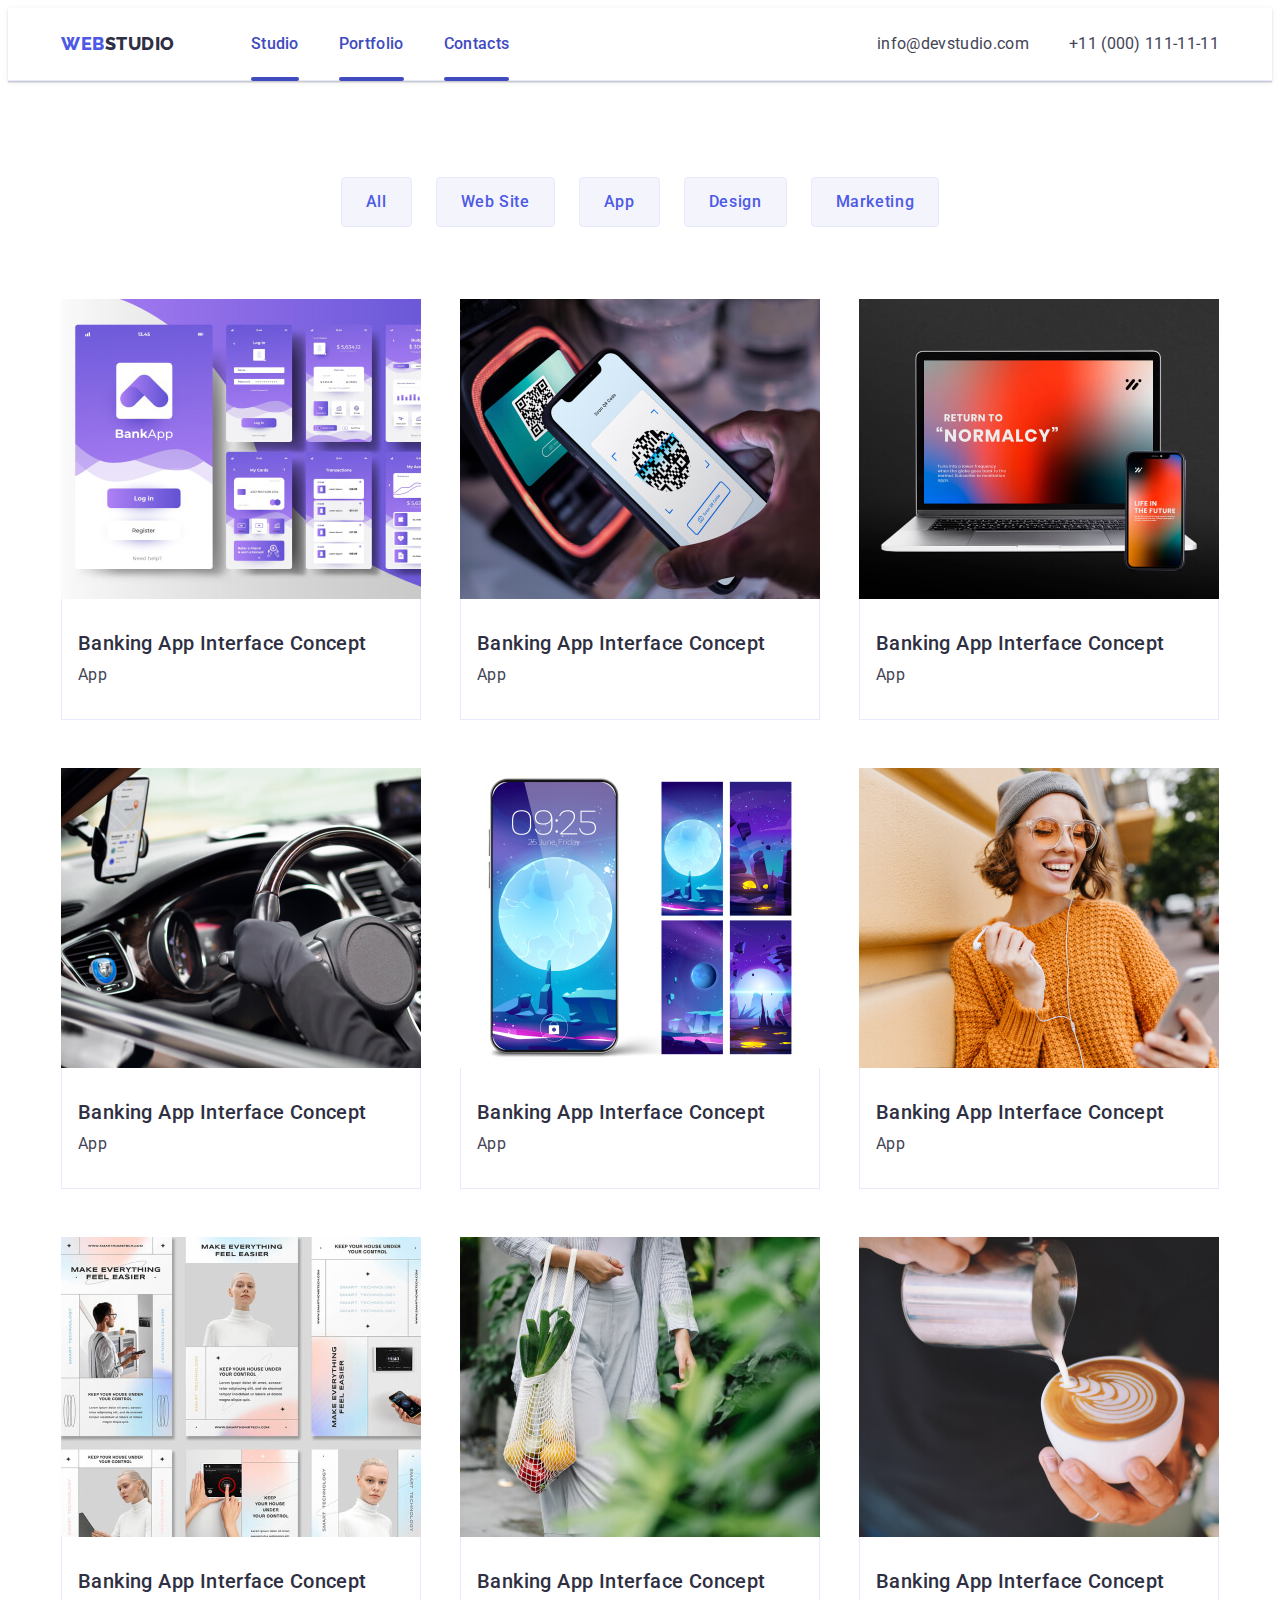
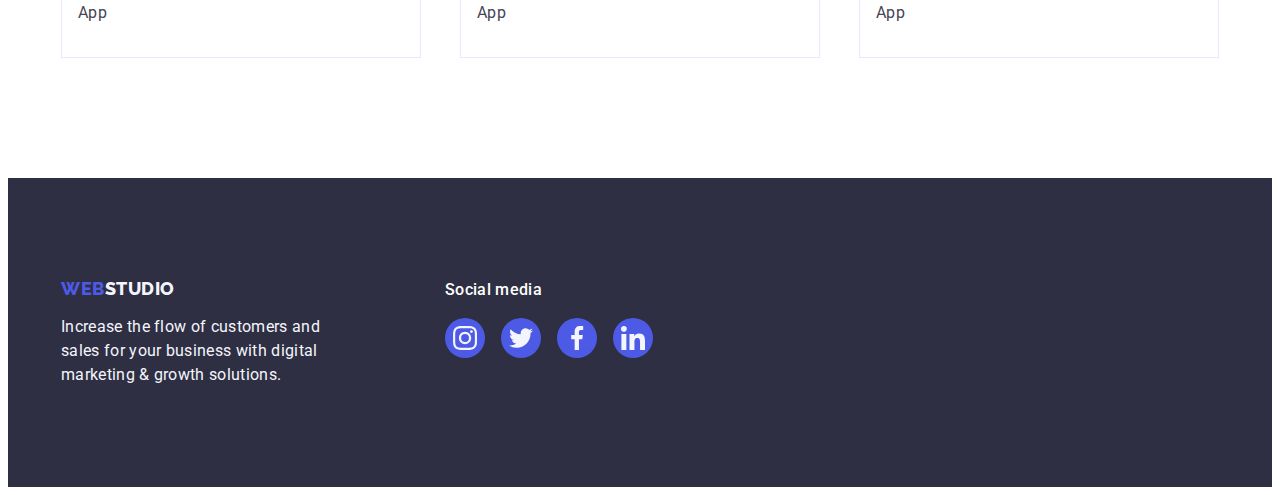
==== commit 0fe5f9eb: "xm" ====
--- a/portfolio.html
+++ b/portfolio.html
@@ -26,23 +26,23 @@
         <div class="container header-cont">
             <nav class="header-nav">
                 <a href="./index.html" class="header-logo link">Web<span class="logo-span">Studio</span></a>
-
+    
                 <ul class="header-list list">
                     <li class="header-item">
                         <a href="./index.html" class="header-link current-link link">Studio</a>
                     </li>
-
+    
                     <li class="header-item">
-                        <a href="./portfolio.html" class="header-link link">Portfolio</a>
-                    </li>
-
+                        <a href="./portfolio.html" class="header-link current-link link">Portfolio</a>
+                    </li>
+    
                     <li class="header-item">
-                        <a href="" class="header-link link">Contacts</a>
-                    </li>
-                </ul>
-
+                        <a href="" class="header-link current-link link">Contacts</a>
+                    </li>
+                </ul>
+    
             </nav>
-
+    
             <address class="header-address">
                 <ul class="header-list-address list">
                     <li>
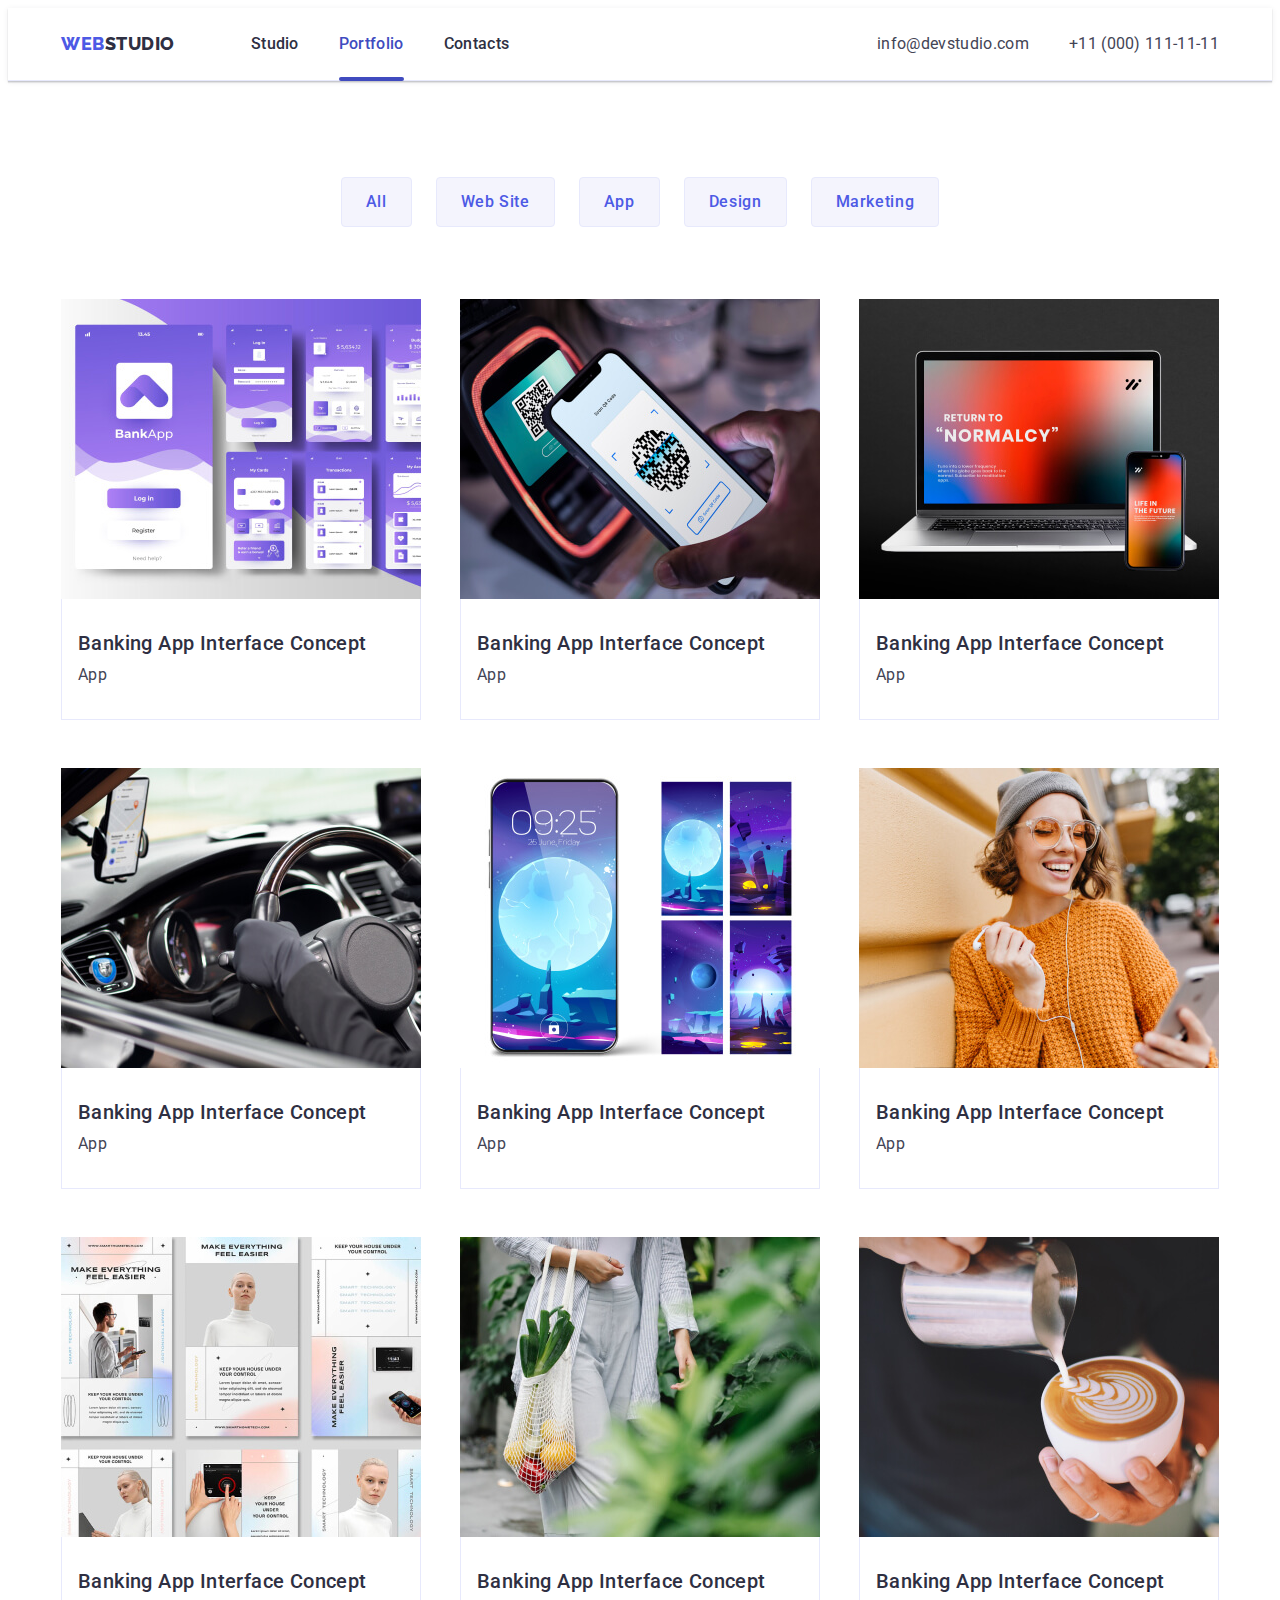
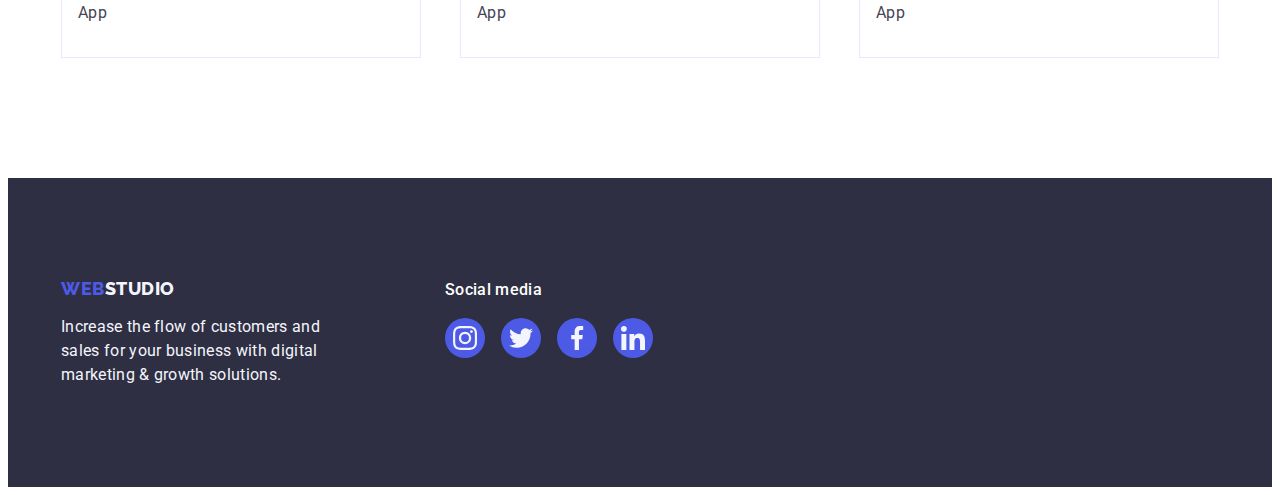
==== commit fed55214: "yes" ====
--- a/portfolio.html
+++ b/portfolio.html
@@ -29,7 +29,7 @@
     
                 <ul class="header-list list">
                     <li class="header-item">
-                        <a href="./index.html" class="header-link current-link link">Studio</a>
+                        <a href="./index.html" class="header-link link">Studio</a>
                     </li>
     
                     <li class="header-item">
@@ -37,7 +37,7 @@
                     </li>
     
                     <li class="header-item">
-                        <a href="" class="header-link current-link link">Contacts</a>
+                        <a href="" class="header-link link">Contacts</a>
                     </li>
                 </ul>
     
--- a/css/style.css
+++ b/css/style.css
@@ -134,7 +134,8 @@
     color: var(--ocean-color);
 }
 
-.header-link::after {
+
+.current-link::after {
     content: '';
     width: 100%;
     position: absolute;
